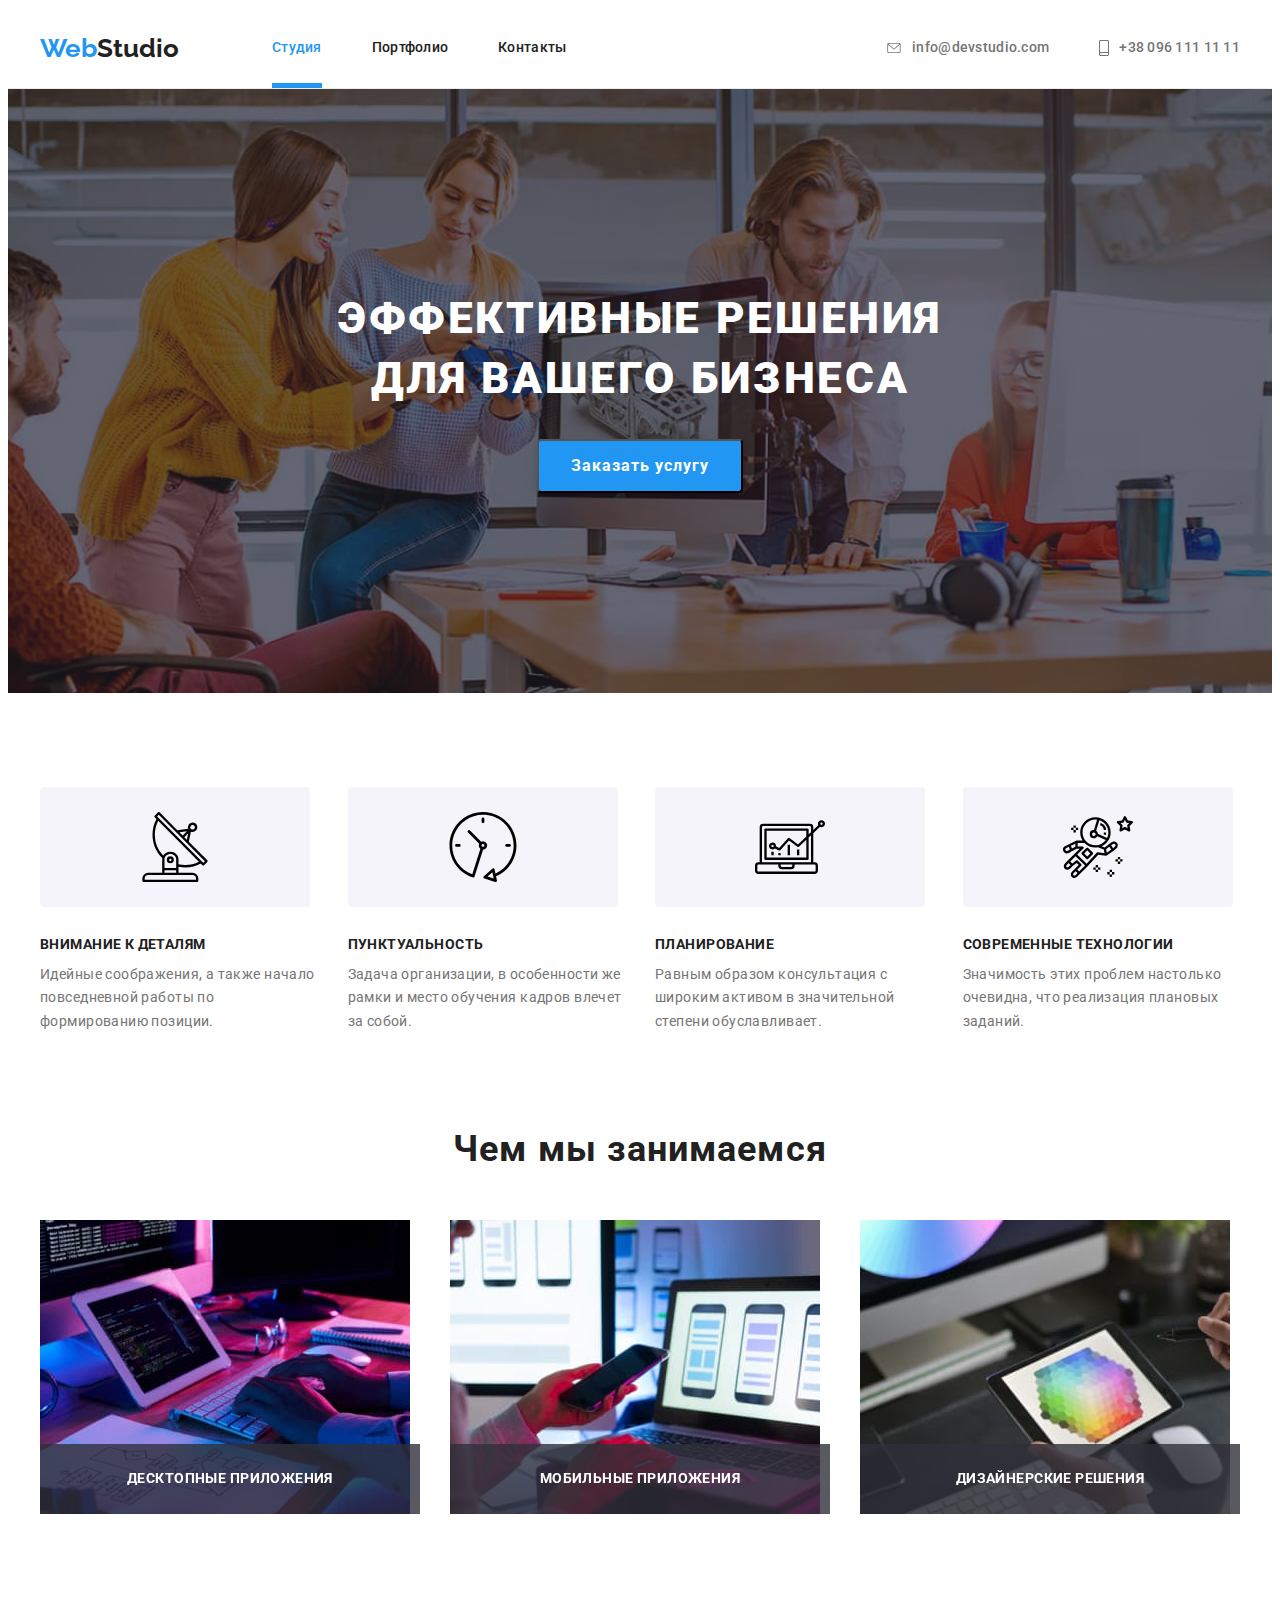
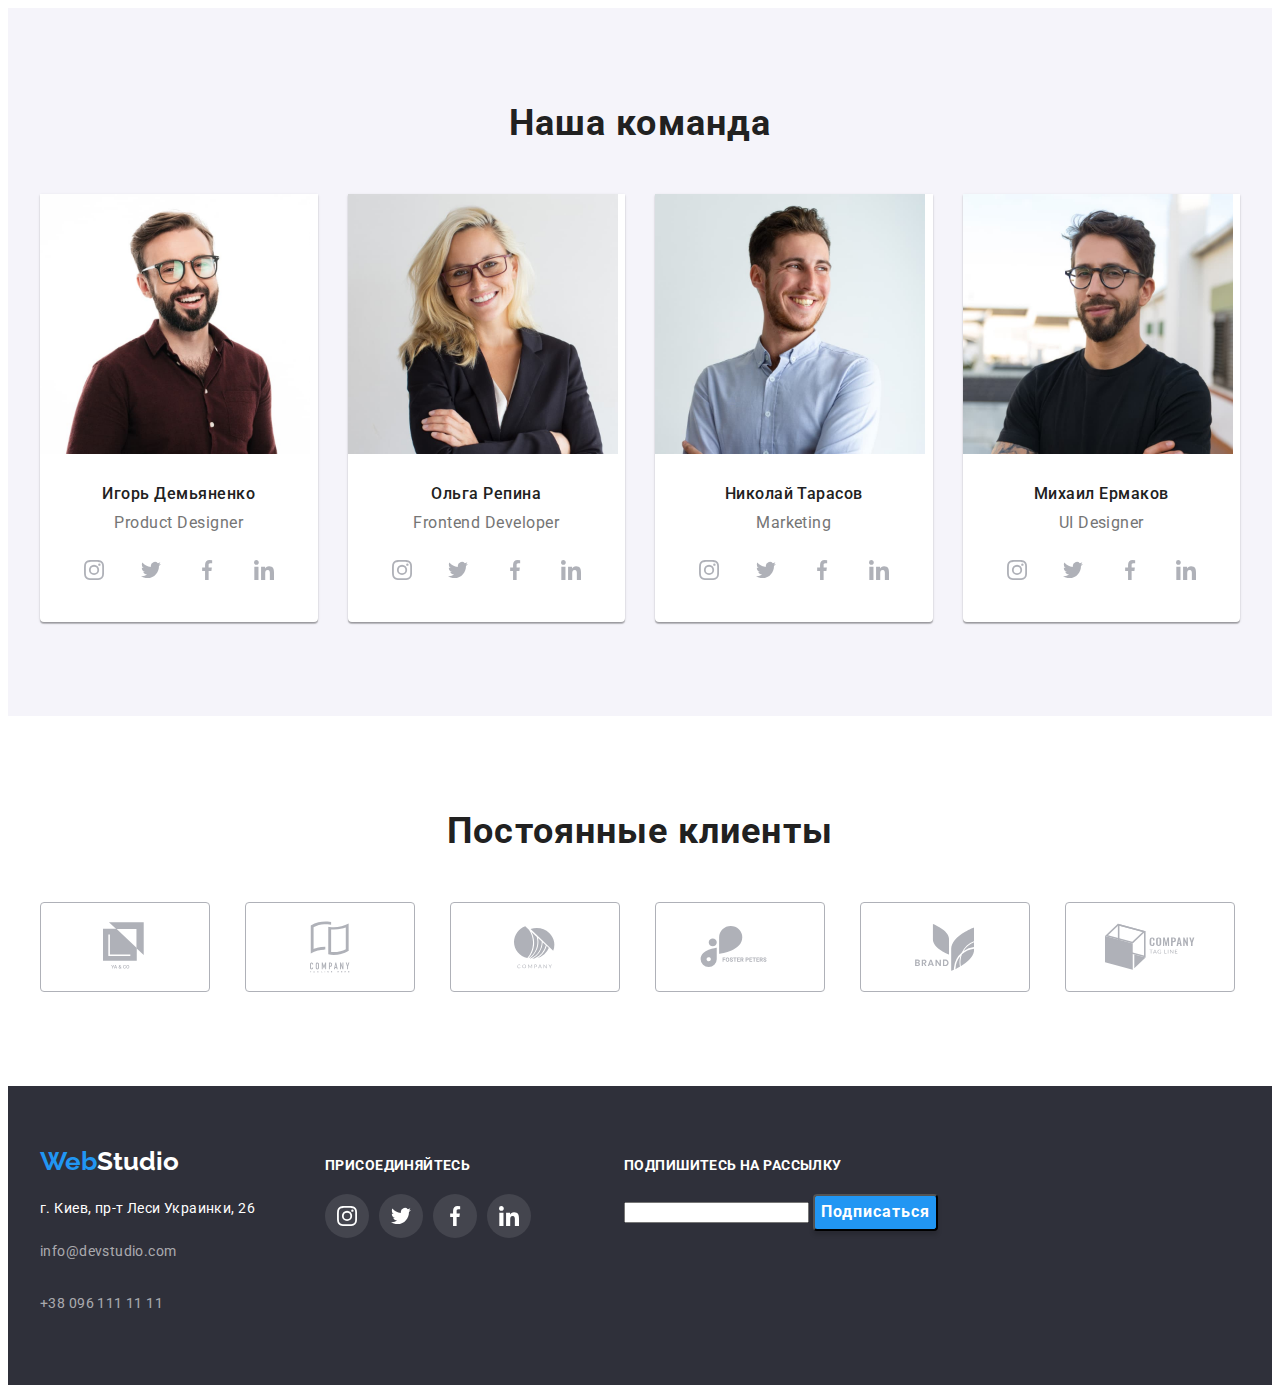
==== index.html @ 6670e193 "Добавлен спрайт с иконками в модал окно" ====
<!DOCTYPE html>
<html lang="ru">
<head>
    <meta charset="UTF-8">
    <meta http-equiv="X-UA-Compatible" content="IE=edge">
    <meta name="viewport" content="width=device-width, initial-scale=1.0">
    <title>WebStudio</title>
    <link rel="stylesheet" href="https://cdnjs.cloudflare.com/ajax/libs/modern-normalize/1.0.0/modern-normalize.min.css"
        integrity="sha512-ISS7cAi1PEhQ8jnbJpJZMd29NlhNj4AWYyLOSp2CE/CsHxTCu+r+t0D2yoJudVrd0/8fTVPUVDzY5Tvli75u/g=="
        crossorigin="anonymous" />
    <link rel="preconnect" href="https://fonts.gstatic.com">
    <link href="https://fonts.googleapis.com/css2?family=Oleo+Script&family=Raleway:wght@700&family=Roboto:wght@400;500;700;900&display=swap"
         rel="stylesheet">
    <link rel="stylesheet" href="./css/styles.css">
    
    <!-- Подключение анимации-->
    <link rel="stylesheet" href="https://cdnjs.cloudflare.com/ajax/libs/animate.css/4.1.1/animate.min.css" />
</head>
<body>
    <!--Это шапка страницы-->
    <header class="header">
        <div class="container">
            <nav class="navigation">
                <a class="link logo animate__tada" href="#">Web<span class="logo-studio-header logo">Studio </span></a>
                <ul class="list navigation-list" >
                    <li class="navigation-item"> <a class="link current navigation-links" href="#">Студия</a></li>
                    <li class="navigation-item"> <a class="link navigation-links" href="./portfolio.html">Портфолио</a></li>
                    <li class="navigation-item"> <a class="link navigation-links" href="#">Контакты</a></li>
                </ul>
            </nav>

            <ul class="list navigation-list header-contacts"> 
                <li class="navigation-item ">
                    <a class="link contact-links header-contacts-icon" href="info@devstudio.com">
                            <svg  width="16" height="10" class="contact-links-icon">
                                <use href="./images/symbol-defs.svg#envelope-1"></use>
                            </svg>
                                        
                            info@devstudio.com
                        </a>
                   
                </li>

                <li class="navigation-item">
                    <a class="link contact-links header-contacts-icon" href="tel:+380961111111">
                        <svg width="10" height="16" class="contact-links-icon">
                            <use href="./images/symbol-defs.svg#smartphone"></use>
                        </svg>

                         +38 096 111 11 11
                    </a>
                </li>
            </ul>
        </div>


    </header>

    <!-- Это основной уникальный контен данной страницы-->
    <main>
        <section class="hero-backgr">
            <div class="container">
                <h1 class="main-title">Эффективные решения для вашего бизнеса</h1>
                <button data-modal-open class="order-service-btm" type="button">Заказать услугу</button>
            </div>
        </section>

        <!-- Это модальное окно для кнопки "Заказать услугу". START-->
        
         <div class="backdrop is-hidden" data-modal>
             <div class="modal">
                     
                <button data-modal-close class="modal-close-btm" type="button">
                    <svg width="18" height="18" class="close-btm-svg">
                        <use href="./images/symbol-defs.svg#close-black-18dp"> </use>                      
                    </svg>
                </button>

                <b>Оставьте свои данные, мы вам перезвоним  </b>

                <form action="#" class="modal-form" autocomplete="off" >

                    <label for="user_name" class="modal-form-field">Имя
                        <input type="text" name="user_name" class="modal-form-input" id="user_name" minlength="3" required />
                            <svg width="18" height="18" class="modal-form-icon">
                                <use href="./images/symbol-defs.svg#icon-person-black-18dp"> </use>
                            </svg>
                    </label>

                    <label for="user_tel" class="modal-form-field">Телефон
                        <input type="tel" name="user_tel" class="modal-form-input" id="user_tel"    pattern="[0-9]{3}-[0-9]{3}-[0-9]{2}-[0-9]{2}" title="050-111-11-11" required />
                            <svg width="18" height="18" class="modal-form-icon">
                                <use href="./images/symbol-defs.svg#icon-phone-black-18dp"> </use>
                            </svg>
                    </label>

                    <label for="user_email" class="modal-form-field">Почта
                        <input type="email" name="user_email" class="modal-form-input" id="user_email" required />
                            <svg width="18" height="18" class="modal-form-icon">
                                <use href="./images/symbol-defs.svg#icon-email-black-18dp"> </use>
                            </svg>
                    </label>

                    <label for="user_comment" ">Комментарий</label>
                    <textarea name="user_comment" id="user_comment" rows="5" placeholder="Введите текст"></textarea>
                     
                    <label for="user_consent">Соглашаюсь с рассылкой и принимаю  <a href="#">Условия договора</a></label>
                    <input type="checkbox" name="user_consent" id="user_consent" value="" />

                    <button type="submit">Submit</button>
                </form>
                




             </div>
         </div>


        <!-- Это модальное окно для кнопки "Заказать услугу"/ END-->

        <!-- ADVANTAGES SECTION -->
        <section class="advantages-section">
            <!--Это логический заголовок секции, который не будет отображаться на странице, но нужен по семантике -->
            <h2 class="visually-hidden">Наши преимущества</h2> 
            <div class="container">
                <ul class="list advantages-list">
                    <li class="advantages-item">
                        <div class="advantages-svg-wrapper">
                            <svg width="70" height="70"> 
                                <use href="./images/symbol-defs.svg#antenna-1"> </use>
                            </svg>
                        </div>
                        
                        <h3 class="advantages-title">Внимание к деталям</h3>
                        <p class="advantages-description">Идейные соображения, а также начало повседневной работы по формированию
                            позиции.</p>
                    </li>
                    <li class="advantages-item">
                        <div class="advantages-svg-wrapper">
                            <svg width="70" height="70">
                                <use href="./images/symbol-defs.svg#clock-1"> </use>
                            </svg>
                        </div>
                        
                        <h3 class="advantages-title">Пунктуальность</h3>
                        <p class="advantages-description">Задача организации, в особенности же рамки и место обучения кадров влечет за
                            собой.</p>
                    </li>
                    <li class="advantages-item">
                        <div class="advantages-svg-wrapper">
                            <svg  width="70" height="70">
                                <use href="./images/symbol-defs.svg#diagram-1"> </use>
                             </svg>
                        </div>

                        <h3 class="advantages-title">Планирование</h3>
                        <p class="advantages-description">Равным образом консультация с широким активом в значительной степени
                            обуславливает.</p>
                    </li>
                    <li class="advantages-item">
                        <div class="advantages-svg-wrapper">
                            <svg width="70" height="70">
                                <use href="./images/symbol-defs.svg#astronaut-1"> </use>
                             </svg>
                        </div>

                        <h3 class="advantages-title">Современные технологии</h3>
                        <p class="advantages-description">Значимость этих проблем настолько очевидна, что реализация плановых заданий.
                        </p>
                    </li>
                </ul>
            </div>
        </section>

        <!-- SECTION: WHAT WE DO-->
        <section class="what-we-do-section">
            <div class="container">
              <h2 class="secondary-title">Чем мы занимаемся</h2>
                    <ul class="list what-we-do-list" >
                        <li class="what-we-do-item">
                            <img src="./images/what-we-do/img01.jpg" alt="Человек, печатающий код программы по блок-схеме" width="370" height="294">
                                <div class="what-we-do-title-wrapper">
                                    <p class="what-we-do-title">Десктопные приложения</p>
                                </div>
                            
                        </li>
                        <li class="what-we-do-item">
                            <img src="./images/what-we-do/img02.jpg" alt="Разработка мобильного приложения" width="370" height="294">
                                <div class="what-we-do-title-wrapper">
                                    <p class="what-we-do-title">Мобильные приложения</p>
                                </div>
                            
                        </li>
                        <li class="what-we-do-item">
                            <img src="./images/what-we-do/img03.jpg" alt="Человек, выбирающий цвета на планшете" width="370" height="294">
                                <div class="what-we-do-title-wrapper">
                                    <p class="what-we-do-title">Дизайнерские решения</p>
                                </div>
                            
                        </li>
                    </ul> 
            </div>         
        </section>

        <!-- SECTION: OUR TEAM  -->
        <section class="team-section-bkr section">
            <div class="container">
                <h2 class="secondary-title">Наша команда</h2>
                    <ul class="list team-list">
                        <li class="team-item-wrapper">
                            <img src="./images/our-team/demyanenko.jpg" alt="Игорь Демьяненко" width="270" height="260">
                            <div class="team-item">
                                <h3 class="team-title">Игорь Демьяненко</h3>
                                <p class="team-position">Product Designer</p>
                                <ul class="list social-list">
                                    <li>
                                        <a  href="#" class="link social-list-link">
                                            <svg class="social-list-icon">
                                                <use href="./images/symbol-defs.svg#instagram-2"> </use>
                                            </svg>
                                        </a>
                                    </li>

                                    <li>
                                        <a href="#" class="link social-list-link">
                                            <svg class="social-list-icon">
                                                <use href="./images/symbol-defs.svg#twitter-1"> </use>
                                            </svg>
                                        </a>
                                    </li>

                                    <li>
                                        <a href="#" class="link social-list-link">
                                            <svg class="social-list-icon">
                                                <use href="./images/symbol-defs.svg#facebook-1"> </use>
                                            </svg>
                                        </a>
                                    </li>

                                    <li>
                                        <a href="#" class="link social-list-link">
                                            <svg class="social-list-icon">
                                                <use href="./images/symbol-defs.svg#linkedin-1"> </use>
                                            </svg>
                                        </a>
                                    </li>                                             
                                </ul>                               
                            </div>
                        </li>

                        <li class="team-item-wrapper">
                            <img src="./images/our-team/repina.jpg" alt="Ольга Репина" width="270" height="260">
                            <div class="team-item">
                                <h3 class="team-title">Ольга Репина</h3>
                                <p class="team-position">Frontend Developer</p>
                                <ul class="list social-list">
                                    <li>
                                        <a href="#" class="link social-list-link">
                                            <svg class="social-list-icon">
                                                <use href="./images/symbol-defs.svg#instagram-2"> </use>
                                            </svg>
                                        </a>
                                    </li>
                                
                                    <li>
                                        <a href="#" class="link social-list-link">
                                            <svg class="social-list-icon">
                                                <use href="./images/symbol-defs.svg#twitter-1"> </use>
                                            </svg>
                                        </a>
                                    </li>
                                
                                    <li>
                                        <a href="#" class="link social-list-link">
                                            <svg class="social-list-icon">
                                                <use href="./images/symbol-defs.svg#facebook-1"> </use>
                                            </svg>
                                        </a>
                                    </li>
                                
                                    <li>
                                        <a href="#" class="link social-list-link">
                                            <svg class="social-list-icon">
                                                <use href="./images/symbol-defs.svg#linkedin-1"> </use>
                                            </svg>
                                        </a>
                                    </li>
                                </ul>
                            </div>
                        </li>

                        <li class="team-item-wrapper">
                            <img src="./images/our-team/tarasov.jpg" alt="Николай Тарасов" width="270" height="260">
                            <div class="team-item">
                                <h3 class="team-title">Николай Тарасов</h3>
                                <p class="team-position">Marketing</p>
                                <ul class="list social-list">
                                    <li>
                                        <a href="#" class="link social-list-link">
                                            <svg class="social-list-icon">
                                                <use href="./images/symbol-defs.svg#instagram-2"> </use>
                                            </svg>
                                        </a>
                                    </li>
                                
                                    <li>
                                        <a href="#" class="link social-list-link">
                                            <svg class="social-list-icon">
                                                <use href="./images/symbol-defs.svg#twitter-1"> </use>
                                            </svg>
                                        </a>
                                    </li>
                                
                                    <li>
                                        <a href="#" class="link social-list-link">
                                            <svg class="social-list-icon">
                                                <use href="./images/symbol-defs.svg#facebook-1"> </use>
                                            </svg>
                                        </a>
                                    </li>
                                
                                    <li>
                                        <a href="#" class="link social-list-link">
                                            <svg class="social-list-icon">
                                                <use href="./images/symbol-defs.svg#linkedin-1"> </use>
                                            </svg>
                                        </a>
                                    </li>
                                </ul>
                            </div>
                        </li>

                        <li class="team-item-wrapper">
                            <img src="./images/our-team/ermakov.jpg" alt="Михаил Ермаков" width="270" height="260">
                            <div class="team-item">
                                <h3 class="team-title">Михаил Ермаков</h3>
                                <p class="team-position">UI Designer</p>
                                <ul class="list social-list">
                                    <li>
                                        <a href="#" class="link social-list-link">
                                            <svg class="social-list-icon">
                                                <use href="./images/symbol-defs.svg#instagram-2"> </use>
                                            </svg>
                                        </a>
                                    </li>
                                
                                    <li>
                                        <a href="#" class="link social-list-link">
                                            <svg class="social-list-icon">
                                                <use href="./images/symbol-defs.svg#twitter-1"> </use>
                                            </svg>
                                        </a>
                                    </li>
                                
                                    <li>
                                        <a href="#" class="link social-list-link">
                                            <svg class="social-list-icon">
                                                <use href="./images/symbol-defs.svg#facebook-1"> </use>
                                            </svg>
                                        </a>
                                    </li>
                                
                                    <li>
                                        <a href="#" class="link social-list-link">
                                            <svg class="social-list-icon">
                                                <use href="./images/symbol-defs.svg#linkedin-1"> </use>
                                            </svg>
                                        </a>
                                    </li>
                                </ul>
                            </div>
                        </li>
                    </ul>
            </div>
        </section>

        <!-- SECTION: REGULAR CUSTOMERS -->
        <section class="regular-customers-section">
            <div class="container">
                <h2 class="secondary-title">Постоянные клиенты</h2>
         
                <ul class="list regular-customers-list">
                    <li class="customers-list-item">
                         <a href="#" class="link customers-link">
                            <svg width="45" height="50"class="customers-list-icon">
                                <use href="./images/symbol-defs.svg#logo-1"> </use>
                            </svg>
                        </a>
                     </li>

                    <li class="customers-list-item">
                         <a href="#" class="link customers-link">
                            <svg width="40" height="52" class="customers-list-icon">
                                <use href="./images/symbol-defs.svg#logo-2"> </use>
                            </svg>
                        </a>
                    </li>

                    <li class="customers-list-item">
                         <a href="#" class="link customers-link">
                            <svg width="41" height="43" class="customers-list-icon">
                                <use href="./images/symbol-defs.svg#logo-3"> </use>
                            </svg>
                        </a>
                    </li>

                    <li class="customers-list-item">
                         <a href="#" class="link customers-link">
                            <svg width="80" height="42" class="customers-list-icon">
                                <use href="./images/symbol-defs.svg#logo-4"> </use>
                            </svg>
                        </a>
                    </li>

                    <li class="customers-list-item">
                         <a href="#" class="link customers-link">
                            <svg width="59" height="47" class="customers-list-icon">
                                <use href="./images/symbol-defs.svg#logo-5"> </use>
                            </svg>
                        </a>
                    </li>

                    <li class="customers-list-item">
                         <a href="#" class="link customers-link" >
                            <svg  width="90" height="60" class="customers-list-icon" >
                                <use href="./images/symbol-defs.svg#logo-6"> </use>
                            </svg>
                        </a>
                    </li>                                    
                </ul>
            </div>
        </section>
   
    </main>

    <!--Это подвал страницы-->
    
    <footer>
        <div class="container footer-content">
            <div class="footer-content-item">
                <a class="link logo" href="#">Web<span class="logo-studio-footer logo">Studio</span></a>
                    <address class="address">
                        <ul class="list">
                            <li class="footer-item">
                                <p>г. Киев, пр-т Леси Украинки, 26 </p>
                            </li>
                            <li class="footer-item"> <a class="link footer-contacts" href="info@devstudio.com">info@devstudio.com</a>
                            </li>
                            <li class="footer-item"> <a class="link footer-contacts" href="tel:+380961111111">+38 096 111 11 11</a></li>
                        </ul>
                    </address>
            </div>
                
            <div class="footer-content-item">
                    <h2 class="join">присоединяйтесь</h2>

                    <ul class="list social-list  social-list social-list-footer">
                        <li class="soc-link-in-footer">
                            <a href="#" class="link social-list-link social-list-link-footer ">
                                <svg class="social-list-icon social-list-icon-footer">
                                    <use href="./images/symbol-defs.svg#instagram-2"> </use>
                                </svg>
                            </a>
                        </li>
                    
                        <li  class="soc-link-in-footer">
                            <a href="#" class="link social-list-link social-list-link-footer">
                                <svg class="social-list-icon social-list-icon-footer">
                                    <use href="./images/symbol-defs.svg#twitter-1"> </use>
                                </svg>
                            </a>
                        </li>
                    
                        <li class="soc-link-in-footer">
                            <a href="#" class="link social-list-link social-list-link-footer ">
                                <svg class="social-list-icon social-list-icon-footer">
                                    <use href="./images/symbol-defs.svg#facebook-1"> </use>
                                </svg>
                            </a>
                        </li>
                    
                        <li class="soc-link-in-footer">
                            <a href="#" class="link social-list-link social-list-link-footer ">
                                <svg class="social-list-icon social-list-icon-footer">
                                    <use href="./images/symbol-defs.svg#linkedin-1"> </use>
                                </svg>
                            </a>
                        </li>
                    </ul>
            </div>

            <!--<button class="subscribe-btm" type="button">Маркетинг</button>-->

            <div class="mailing">
                <b class="join">Подпишитесь на рассылку</b>
                <form action="#" autocomplete="off">
                    <input>
                    <button class="subscribe-btm" type="submit">Подписаться</button>

                </form>
    

            </div>
            
        </div>
        
    </footer>
                
    
    <script src="./js/modal.js"></script>
</body>
</html>
---- css/styles.css ----
/* ============= RESET STYLES ============= */

h1,
h2,
h3,
h4,
h5,
h6,
p {
  margin: 0;
}

ul,
ol {
  margin: 0;
  padding: 0;
}

img {
  display: block;
  max-width: 100%;
}

.link {
  text-decoration: none;
}

.list {
  list-style: none;
}

/* ============= END RESET STYLES ============= */

:root {
  --main-font: "Roboto", sans-serif;
  --secondary-font: "Raleway", sans-serif;
  /*--third-font: "Oleo Script", cursive;*/
  --header-color: #212121;
  --content-color: #757575;
  --accent-color: #2196f3;
  --white-color: #ffffff;
  --silver-backgr: #f5f4fa;
  --dark-backgr: #2f303a;
  --btm-hover: #188ce8;
  --header-line: #ececec;
  --work-card-border: #eeeeee;
  --padding-value: 94px;
  --hero-bkg-color: #c4c4c4;
  --social-link-color: #afb1b8;
}

body {
  font-family: var(--main-font);
  /*background: #e5e5e5;*/
  color: var(--content-color);
}

header {
  background: var(--white-color);
  border-bottom: 1px solid var(--header-line);
}

/*  Это патерн для крытия логических заголовков */
.visually-hidden {
  position: absolute !important;
  clip: rect(1px 1px 1px 1px); /* IE6, IE7 */
  clip: rect(1px, 1px, 1px, 1px);
  padding: 0 !important;
  border: 0 !important;
  height: 1px !important;
  width: 1px !important;
  overflow: hidden;
}

/* ============= COMPONENTS ============= */
.container {
  width: 1200px;
  margin: 0 auto;
  padding-left: 15px;
  padding-right: 15px;
}

.section {
  padding-top: var(--padding-value);
  padding-bottom: var(--padding-value);
}

/* ============= END COMPONENTS ============= */

/* ============= HEADER ============= */
.header {
  display: flex;
  align-items: center;
}

.header .container {
  display: flex;
  align-items: center;
}

.navigation {
  display: flex;
  align-items: center;
}

.navigation-list {
  display: flex;
  align-items: center;
  margin-left: 93px;
}

.logo {
  font-family: var(--secondary-font);
  font-weight: 700;
  font-size: 26px;
  line-height: 1.19;
  color: var(--accent-color);

  transition: color 250ms cubic-bezier(0.4, 0, 0.2, 1);

  animation-duration: 3000ms;
}

/* НЕ ЗНАЮ НУЖНЫ ЛИ ЭТИ ЭФФЕКТЫ НА ЛОГОТИПЕ, НО НА ВСЯКИЙ СЛУЧАЙ СДЕЛАЛ. ПРИМЕНЯЕТСЯ И В ШАПКЕ И В ФУТЕРЕ*/
.logo:hover,
.logo:focus {
  color: var(--accent-color);
}

.logo-studio-header {
  color: var(--header-color);
}

.logo-studio-footer {
  color: var(--white-color);
}

.navigation-item:not(:last-child) {
  margin-right: 50px;
}

.navigation-links {
  font-weight: 500;
  font-size: 14px;
  line-height: 1.14;
  letter-spacing: 0.02em;
  color: var(--header-color);

  display: block;
  padding-top: 32px;
  padding-bottom: 32px;

  transition: color 250ms cubic-bezier(0.4, 0, 0.2, 1);
}

.navigation-links:hover,
.navigation-links:focus {
  color: var(--accent-color);
}
/* Это пример дочернего селектора (пример для себя)
/*.navigation-links > .current*/

.current {
  position: relative;
  color: var(--accent-color);
  font-size: 66;
}

.current::after {
  content: "";

  position: absolute;
  left: 0;
  bottom: 0;

  display: block;
  width: 100%;
  height: 5px;
  background-color: var(--accent-color);

  /*display: none; */
}

.header-contacts {
  margin-left: auto;
}

.header .header-contacts {
  display: flex;
  align-items: center;
}

.contact-links {
  font-weight: 500;
  font-size: 14px;
  line-height: 1.14;
  letter-spacing: 0.02em;
  color: var(--content-color);

  display: inline-flex;
  align-items: center;
  padding-top: 32px;
  padding-bottom: 32px;

  transition: color 250ms cubic-bezier(0.4, 0, 0.2, 1);
}

.contact-links-icon {
  fill: currentColor;
  margin-right: 10px;
}

.header-contacts-icon svg:hover,
.header-contacts-icon svg:focus,
.contact-links:hover,
.contact-links:focus {
  fill: var(--accent-color);
  color: var(--accent-color);
}

.current {
  color: var(--accent-color);
}

/* ============= END HEADER ============= */

.hero-backgr {
  background: var(--dark-backgr);

  max-width: 1600px;
  margin-right: auto;
  margin-left: auto;

  background-image: linear-gradient(
      to right,
      rgba(47, 48, 58, 0.4),
      rgba(47, 48, 58, 0.4)
    ),
    url("../images/hero-studio-bkg.jpg");

  background-repeat: no-repeat;
  background-size: cover;
  background-position: center;
  background-color: var(--hero-bkg-color);

  text-align: center;
  padding-top: 200px;
  padding-bottom: 200px;
}

.main-title {
  font-weight: 900;
  font-size: 44px;
  line-height: 1.36;
  letter-spacing: 0.06em;
  text-transform: uppercase;

  color: var(--white-color);

  width: 700px;
  margin: 0 auto;
  margin-bottom: 30px;
}

.order-service-btm {
  font-family: inherit;
  font-weight: 700;
  font-size: 16px;
  line-height: 1.88;
  letter-spacing: 0.06em;

  color: var(--white-color);
  background: var(--accent-color);
  box-shadow: 0px 4px 4px rgba(0, 0, 0, 0.15);
  border-radius: 4px;

  margin: 0 auto;
  padding: 10px 32px;

  transition: background 250ms cubic-bezier(0.4, 0, 0.2, 1);
}

.order-service-btm:hover,
.order-service-btm:focus {
  color: var(--white-color);
  background: var(--btm-hover);
}

.backdrop {
  position: fixed;
  top: 0;
  left: 0;
  width: 100%;
  height: 100%;
  background: rgba(0, 0, 0, 0.2);

  opacity: 1;

  transform: opacity 250ms cubic-bezier(0.4, 0, 0.2, 1);
}

.backdrop.is-hidden {
  opacity: 0;
  pointer-events: none;
  /*transform: translate(-10%, -10%);*/
}

.backdrop.is-hidden .modal {
  transform: translate(-50%, -50%) scale(0.1);
}

.modal {
  position: absolute;
  top: 50%;
  left: 50%;

  width: 528px;
  height: 581px;

  padding: 40px;

  background: var(--white-color);
  box-shadow: 0px 1px 3px rgba(0, 0, 0, 0.12), 0px 1px 1px rgba(0, 0, 0, 0.14),
    0px 2px 1px rgba(0, 0, 0, 0.2);
  border-radius: 4px;

  transform: translate(-50%, -50%) scale(1) rotateZ(360deg);
  transition: transform 250ms cubic-bezier(0.4, 0, 0.2, 1);
}

.modal-close-btm {
  position: absolute;
  top: 8px;
  right: 8px;
  width: 30px;
  height: 30px;

  background: var(--white-color);
  border: 1px solid rgba(0, 0, 0, 0.1);
  border-radius: 50%;

  cursor: pointer;
}

.close-btm-svg {
  display: flex;
  justify-content: center;
  align-items: center;
  fill: var(--header-color);
}

.modal-form {
  display: flex;
  flex-direction: column;
}

.modal-form-field {
  position: relative;
}

.modal-form-input {
  display: block;
  width: 100%;

  padding-left: 42px;

  border: 1px solid rgba(33, 33, 33, 0.2);
  box-sizing: border-box;
  border-radius: 4px;
}

.modal-form-icon {
  position: absolute;
  top: 0;
  left: 0;
}

/* =============  STUDIO. ADVANTAGES SECTION  ============= */

.advantages-section {
  padding-top: var(--padding-value);
  padding-bottom: var(--padding-value);
}
.advantages-list {
  display: flex;
  /* padding-top: var(--padding-value);
  padding-bottom: var(--padding-value);*/
  margin-left: -30px;
}

.advantages-item {
  flex-basis: calc(100% / 4 - 30px);
  margin-left: 30px;
}

.advantages-svg-wrapper {
  display: flex;
  justify-content: center;
  align-items: center;

  width: 270px;
  height: 120px;
  margin-bottom: 30px;

  background: var(--silver-backgr);
  border-radius: 4px;
}

.advantages-title {
  font-weight: 700;
  font-size: 14px;
  line-height: 1.14;
  letter-spacing: 0.03em;
  text-transform: uppercase;
  color: var(--header-color);
  margin-bottom: 10px;
}

.advantages-description {
  font-size: 14px;
  line-height: 1.7;
  letter-spacing: 0.03em;
}

/* ============= END  STUDIO. ADVANTAGES SECTION ============= */

/* =============  STUDIO. SECTION: WHAT WE DO  ============= */

.secondary-title {
  font-weight: 700;
  font-size: 36px;
  line-height: 1.17;
  text-align: center;
  letter-spacing: 0.03em;
  color: var(--header-color);

  margin-bottom: 50px;
}

.what-we-do-section {
  padding-bottom: var(--padding-value);
}

.what-we-do-list {
  display: flex;
  margin-left: -30px;

  /*z-index: 1;*/
}

.what-we-do-item {
  position: relative;

  flex-basis: calc(100% / 3 - 30px);
  margin-left: 30px;
}

.what-we-do-title-wrapper {
  position: absolute;
  bottom: 0;

  display: flex;
  align-items: center;
  justify-content: center;

  width: 100%;
  /*width: 370px;*/
  height: 70px;

  background: rgba(47, 48, 58, 0.8);
}

.what-we-do-title {
  font-weight: 700;
  font-size: 14px;
  line-height: 1.14;
  text-align: center;
  letter-spacing: 0.03em;
  text-transform: uppercase;

  color: var(--white-color);
}

/* =============  STUDIO. END SECTION: WHAT WE DO  ============= */

/* =============  STUDIO. SECTION: OUR TEAM  ============= */

.team-section-bkr {
  background: var(--silver-backgr);
}

.team-list {
  display: flex;
  margin-left: -30px;
}

.team-list > li {
  background: var(--white-color);
}

.team-item-wrapper {
  flex-basis: calc(100% / 4 - 30px);
  margin-left: 30px;

  box-shadow: 0px 1px 3px rgba(0, 0, 0, 0.12), 0px 1px 1px rgba(0, 0, 0, 0.14),
    0px 2px 1px rgba(0, 0, 0, 0.2);
  border-radius: 0px 0px 4px 4px;
}

.team-item {
  padding-top: 30px;
  padding-bottom: 30px;
  padding-right: 32px;
  padding-left: 32px;
}

.team-title {
  font-weight: 500;
  font-size: 16px;
  line-height: 1.19;
  text-align: center;
  letter-spacing: 0.03em;
  color: var(--header-color);
  margin-bottom: 10px;
}

.team-position {
  font-size: 16px;
  line-height: 1.19;
  text-align: center;
  letter-spacing: 0.03em;
  margin-bottom: 16px;
}

.social-list {
  display: flex;
  align-items: center;
  justify-content: space-between;
}

.social-list-link {
  display: flex;
  justify-content: center;
  width: 44px;
  height: 44px;
  border-radius: 50%;
  background-color: transparent;
  align-items: center;

  transition: background-color 250ms cubic-bezier(0.4, 0, 0.2, 1);
}

.social-list-link:hover,
.social-list-link:focus {
  background-color: var(--accent-color);
}

.social-list-icon {
  width: 20px;
  height: 20px;
  fill: var(--content-color);
  fill: var(--social-link-color);

  transition: fill 250ms cubic-bezier(0.4, 0, 0.2, 1);
}

.social-list-link:hover .social-list-icon,
.social-list-link:focus .social-list-icon {
  fill: var(--white-color);
}

/* ============= STUDIO. END SECTION: OUR TEAM ============= */

.regular-customers-section {
  padding-top: var(--padding-value);
  padding-bottom: var(--padding-value);
}

.regular-customers-list {
  display: flex;
  margin-left: -30px;
}

.customers-link {
  display: flex;
  justify-content: center;
  align-items: center;
  width: 170px;
  height: 90px;

  border: 1px solid var(--social-link-color);
  box-sizing: border-box;
  border-radius: 4px;

  transition: border-color 250ms cubic-bezier(0.4, 0, 0.2, 1);
}

.customers-list-icon {
  fill: var(--social-link-color);
  transition: fill 250ms cubic-bezier(0.4, 0, 0.2, 1);
}

.customers-link:hover,
.customers-link:focus {
  border-color: var(--accent-color);
}

.customers-link:hover .customers-list-icon,
.customers-link:focus .customers-list-icon {
  fill: var(--accent-color);
}

.customers-list-item {
  box-sizing: border-box;
  flex-basis: calc(100% / 6 - 30px);
  margin-left: 30px;
}

/* ============= STUDIO. SECTION: REGULAR CUSTOMERS  ============= */

/* =============  STUDIO. END SECTION: REGULAR CUSTOMERS  ============= */

/* ============= FOOTER ============= */
footer {
  background: var(--dark-backgr);
  padding-top: 60px;
  padding-bottom: 60px;
}

.footer-content {
  display: flex;
  align-items: baseline;
}

/* !!! Это пример седектора-соседа (коммент для себя) */
.footer-content-item + .footer-content-item {
  margin-left: 70px;
}

.address {
  font-style: normal;
  font-size: 14px;
  line-height: 1.71;
  letter-spacing: 0.03em;
  color: var(--white-color);
  margin-top: 20px;
}

.footer-item:not(:last-child) {
  margin-bottom: 10px;
}

.footer-contacts {
  font-size: 14px;
  line-height: 1.71;
  letter-spacing: 0.03em;
  color: rgba(255, 255, 255, 0.6);

  display: block;
  padding-top: 9px;
  padding-bottom: 9px;

  transition: color 250ms cubic-bezier(0.4, 0, 0.2, 1);
}

.footer-contacts:hover,
.footer-contacts:focus {
  color: var(--accent-color);
}

.social-links {
  display: flex;
}

.join {
  display: block;
  font-weight: 700;
  font-size: 14px;
  line-height: 1.14;
  letter-spacing: 0.03em;
  text-transform: uppercase;
  margin-bottom: 20px;

  color: var(--white-color);
}

.social-list-link-footer {
  background: rgba(255, 255, 255, 0.1);
}

.social-list-footer {
  margin-left: -10px;
}

.social-list-link-footer {
  box-sizing: border-box;
  flex-basis: calc(100% / 4 - 10px);
  /*fill: var(--white-color);*/
  /*margin-left: 10px;*/
}

.social-list-icon-footer {
  fill: var(--white-color);
}

.soc-link-in-footer {
  margin-left: 10px;
}

.mailing {
  margin-left: 93px;
}

.subscribe-btm {
  font-family: inherit;
  font-weight: 700;
  font-size: 16px;
  line-height: 1.88;
  letter-spacing: 0.06em;

  color: var(--white-color);
  background: var(--accent-color);
  box-shadow: 0px 4px 4px rgba(0, 0, 0, 0.15);
  border-radius: 4px;

  transition: background 250ms cubic-bezier(0.4, 0, 0.2, 1);
}
/* ============= END FOOTER ============= */

/* ============= PORTFOLIO. SECTION OUR WORKS ============= */
.list-works-btm {
  display: flex;
  justify-content: center;
  margin-bottom: 50px;
}

.works-btm-item:not(:last-child) {
  margin-right: 8px;
}

.filter-btm {
  font-family: inherit;
  font-weight: 500;
  font-size: 16px;
  line-height: 1.62;
  text-align: center;
  letter-spacing: 0.03em;

  color: var(--header-color);
  background: var(--silver-backgr);

  border-radius: 4px;

  display: block;
  padding-top: 6px;
  padding-right: 22px;
  padding-bottom: 6px;
  padding-left: 22px;

  transition: color 250ms cubic-bezier(0.4, 0, 0.2, 1),
    background 250ms cubic-bezier(0.4, 0, 0.2, 1),
    box-shadow 250ms cubic-bezier(0.4, 0, 0.2, 1);
}

.filter-btm:hover,
.filter-btm:focus {
  color: var(--white-color);
  background: var(--accent-color);
  box-shadow: 0px 3px 1px rgba(0, 0, 0, 0.1), 0px 1px 2px rgba(0, 0, 0, 0.08),
    0px 2px 2px rgba(0, 0, 0, 0.12);
}

.work-card-list {
  display: flex;
  flex-wrap: wrap;
  margin-top: -30px;
  margin-left: -30px;
}

.work-card-list > li {
  background: var(--white-color);
}

.work-card {
  box-sizing: border-box;
  flex-basis: calc(100% / 3 - 30px);
  margin-top: 30px;
  margin-left: 30px;
}

.works-overlay-wrapper {
  position: relative;
  overflow: hidden;
}

.works-overlay-description {
  position: absolute;
  top: 0;
  left: 0;
  height: 100%;
  background: rgba(33, 150, 243, 0.9);

  font-weight: 400;
  font-size: 18px;
  line-height: 1.6;
  letter-spacing: 0.03em;
  color: var(--white-color);

  padding: 63px 24px;
  /*overflow: scroll;*/
  transform: translateY(100%);

  transition: transform 250ms cubic-bezier(0.4, 0, 0.2, 1);
}

.works-overlay-link-wrapper:hover .works-overlay-description,
.works-overlay-link-wrapper:focus .works-overlay-description {
  transform: translateY(0%);
}

.work-card:hover,
.work-card:focus {
  box-shadow: 0px 1px 1px rgba(0, 0, 0, 0.12), 0px 4px 4px rgba(0, 0, 0, 0.06),
    1px 4px 6px rgba(0, 0, 0, 0.16);
}

.work-card-content {
  border: 1px solid var(--work-card-border);
  border-top: none;
  padding: 20px 24px;
}

.works-title {
  font-weight: 700;
  font-size: 18px;
  line-height: 2;
  letter-spacing: 0.06em;
  color: var(--header-color);

  margin-bottom: 4px;
}

.works-description {
  font-size: 18px;
  line-height: 2;
  letter-spacing: 0.06em;
  color: var(--content-color);
}

/* ============= TND  PORTFOLIO. SECTION OUR WORKS ============= */
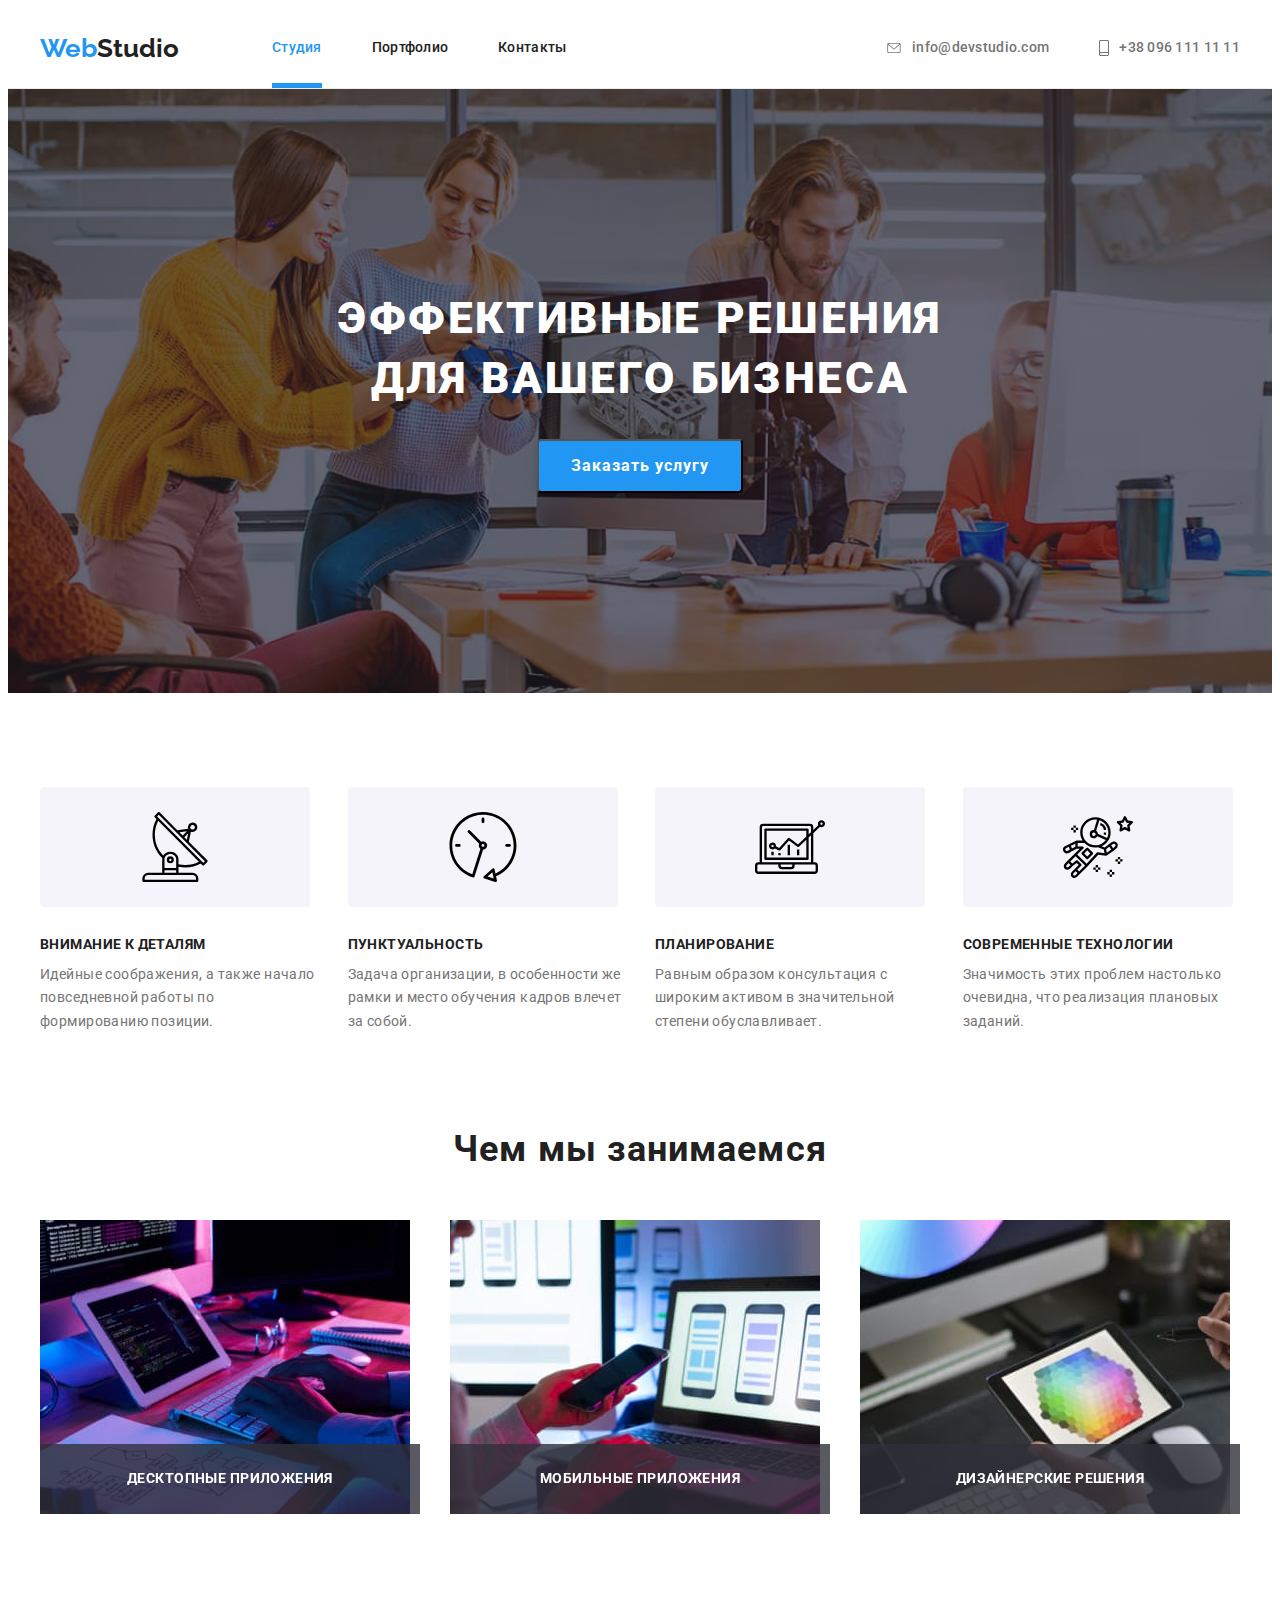
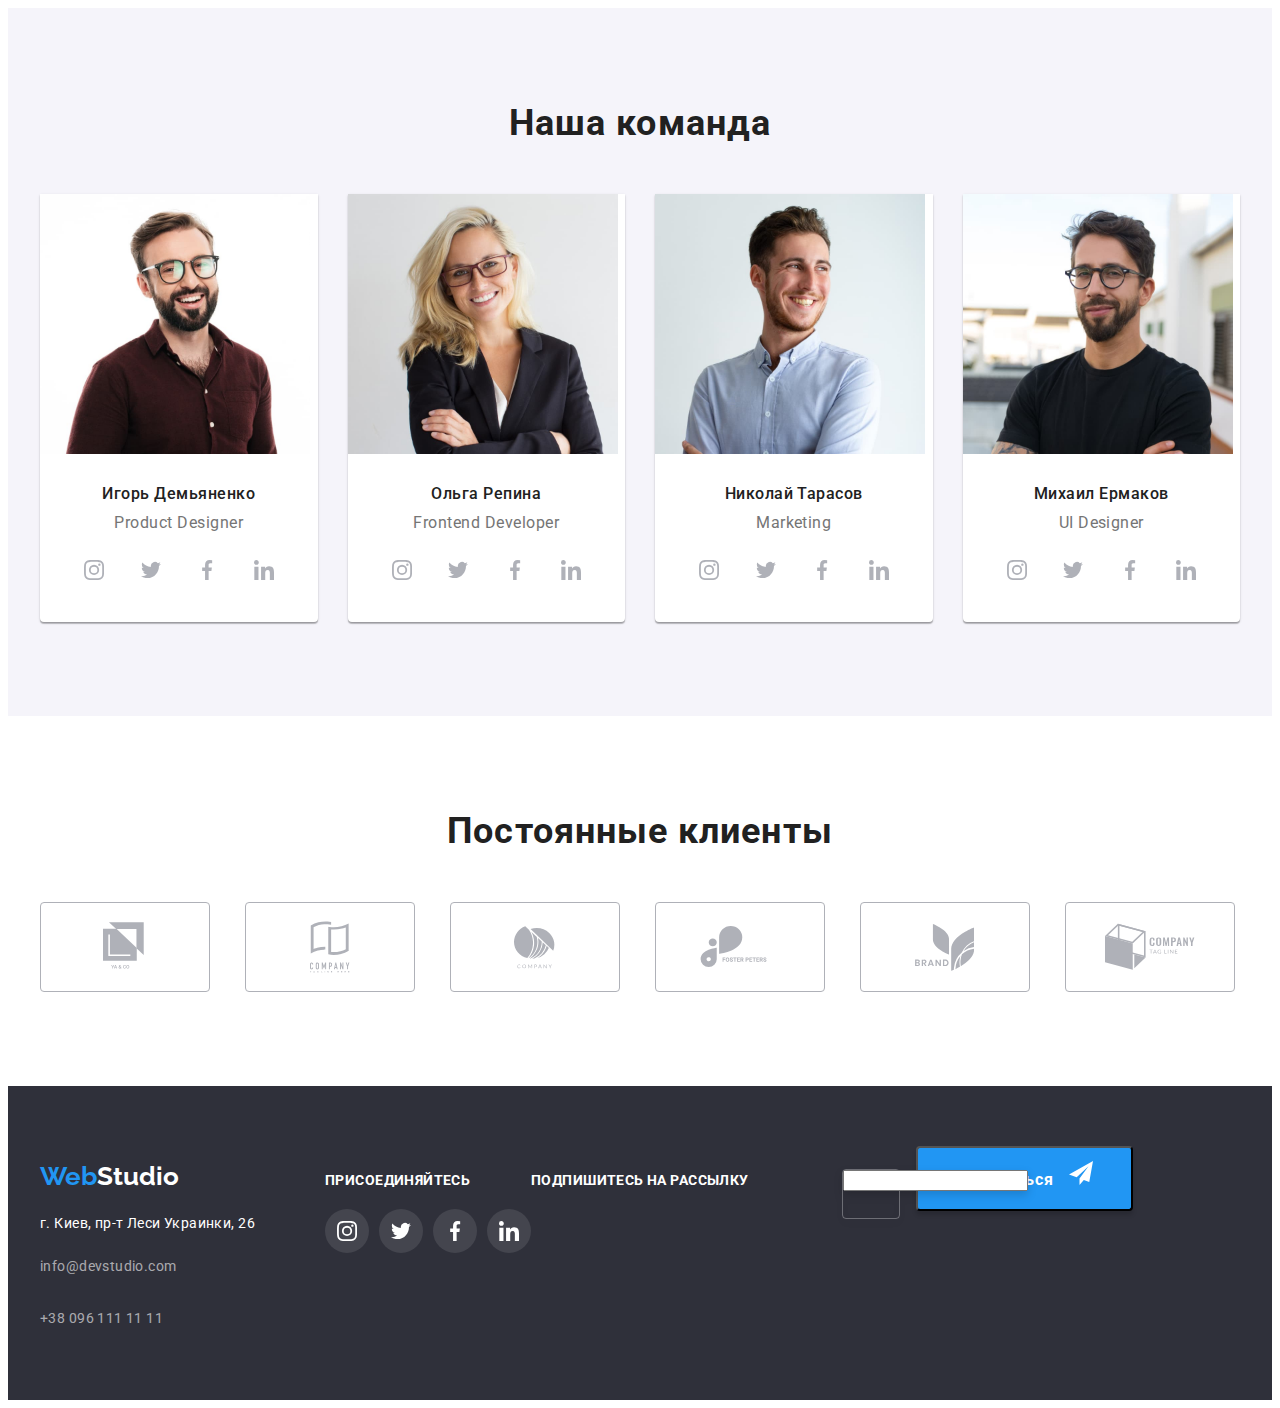
==== commit 96beb7c4: "промежуточный вариант футера с ошибкими" ====
--- a/index.html
+++ b/index.html
@@ -76,38 +76,47 @@
                     </svg>
                 </button>
 
-                <b>Оставьте свои данные, мы вам перезвоним  </b>
+                <b>Оставьте свои данные, мы вам перезвоним</b>
 
                 <form action="#" class="modal-form" autocomplete="off" >
 
-                    <label for="user_name" class="modal-form-field">Имя
-                        <input type="text" name="user_name" class="modal-form-input" id="user_name" minlength="3" required />
+                    <label for="user-name" class="modal-form-field">Имя
+                        <span class="modal-form-input-wrapper">
+                            <input type="text" name="user-name" class="modal-form-input" id="user-name" minlength="3" required />
                             <svg width="18" height="18" class="modal-form-icon">
                                 <use href="./images/symbol-defs.svg#icon-person-black-18dp"> </use>
                             </svg>
+                        </span>
+                        
                     </label>
 
                     <label for="user_tel" class="modal-form-field">Телефон
-                        <input type="tel" name="user_tel" class="modal-form-input" id="user_tel"    pattern="[0-9]{3}-[0-9]{3}-[0-9]{2}-[0-9]{2}" title="050-111-11-11" required />
+                        <span class="modal-form-input-wrapper">
+                            <input type="tel" name="user-tel" class="modal-form-input" id="user-tel"    pattern="[0-9]{3}-[0-9]{3}-[0-9]{2}-[0-9]{2}" title="050-111-11-11" required />
                             <svg width="18" height="18" class="modal-form-icon">
                                 <use href="./images/symbol-defs.svg#icon-phone-black-18dp"> </use>
                             </svg>
+                        </span>
                     </label>
 
-                    <label for="user_email" class="modal-form-field">Почта
-                        <input type="email" name="user_email" class="modal-form-input" id="user_email" required />
+                    <label for="user-email" class="modal-form-field">Почта
+                        <span  class="modal-form-input-wrapper">
+                            <input type="email" name="user-email" class="modal-form-input" id="user-email" required />
                             <svg width="18" height="18" class="modal-form-icon">
                                 <use href="./images/symbol-defs.svg#icon-email-black-18dp"> </use>
                             </svg>
+                        </span>
                     </label>
 
-                    <label for="user_comment" ">Комментарий</label>
-                    <textarea name="user_comment" id="user_comment" rows="5" placeholder="Введите текст"></textarea>
-                     
-                    <label for="user_consent">Соглашаюсь с рассылкой и принимаю  <a href="#">Условия договора</a></label>
-                    <input type="checkbox" name="user_consent" id="user_consent" value="" />
-
-                    <button type="submit">Submit</button>
+                    <label>Комментарий
+                    <textarea name="user-comment" class="modal-form-message"  rows="5" placeholder="Введите текст"></textarea>
+                    </label>
+
+                    <input type="checkbox" class="modal-form-consent visually-hidden "  name="user-consent" id="user-consent" value="" >
+                    <label for="user-consent" class="modal-form-check-desck">Соглашаюсь с рассылкой и принимаю  <a href="#">Условия договора</a></label>
+                   
+
+                   <button type="submit" class="modal-submit-btm">Отправить</button>
                 </form>
                 
 
@@ -492,12 +501,18 @@
             </div>
 
             <!--<button class="subscribe-btm" type="button">Маркетинг</button>-->
-
+            <b class="join">Подпишитесь на рассылку</b>
             <div class="mailing">
-                <b class="join">Подпишитесь на рассылку</b>
+                
                 <form action="#" autocomplete="off">
-                    <input>
-                    <button class="subscribe-btm" type="submit">Подписаться</button>
+                    <lable for="user-mail-in-footer" class="mail-form-footer-wrapper">
+                        <input type="email" name="user-mail-in-footer"  id="user_mail-in-footer" >
+                    </lable>
+                    <button class="subscribe-btm" type="submit">Подписаться
+                        <svg width="24" height="24" class="contact-links-icon">
+                            <use href="./images/symbol-defs.svg#icon-send"></use>
+                        </svg>
+                    </button>
 
                 </form>
     
--- a/css/styles.css
+++ b/css/styles.css
@@ -355,12 +355,19 @@
 }
 
 .modal-form-field {
+  /*position: relative;*/
+}
+
+.modal-form-input-wrapper {
   position: relative;
+  display: block;
+  margin-top: 4px;
 }
 
 .modal-form-input {
   display: block;
   width: 100%;
+  height: 40px;
 
   padding-left: 42px;
 
@@ -369,10 +376,107 @@
   border-radius: 4px;
 }
 
+.modal-form-input:focus {
+  outline: none;
+  border-color: var(--accent-color);
+}
+
 .modal-form-icon {
   position: absolute;
-  top: 0;
-  left: 0;
+  top: 50%;
+  left: 15px;
+  transform: translateY(-50%);
+}
+
+.modal-form-input:focus + .modal-form-icon {
+  fill: var(--accent-color);
+}
+
+.modal-form-message {
+  width: 100%;
+  height: 120px;
+  padding: 12px 16px;
+
+  border: 1px solid rgba(33, 33, 33, 0.2);
+  box-sizing: border-box;
+  border-radius: 4px;
+
+  resize: none;
+  transition: border-color 250ms cubic-bezier(0.4, 0, 0.2, 1);
+}
+
+.modal-form-message::placeholder {
+  font-family: inherit;
+  font-size: 12px;
+  line-height: 1.17;
+  letter-spacing: 0.01em;
+
+  color: rgba(117, 117, 117, 0.5);
+}
+
+.modal-form-message:focus {
+  outline: none;
+  border-color: var(--accent-color);
+}
+
+.modal-form-check-desck {
+  display: flex;
+  align-items: center;
+  font-family: inherit;
+  font-size: 14px;
+  line-height: 1.7px;
+
+  letter-spacing: 0.03em;
+
+  color: var(--content-color);
+}
+
+.modal-form-check-desck::before {
+  display: block;
+  content: "";
+  width: 16px;
+  height: 15px;
+  border: 1px solid var(--header-color);
+  margin-right: 8px;
+}
+
+.modal-form-consent:checked + .modal-form-check-desck::before {
+  background-color: var(--accent-color);
+  background-image: url("../images/checkmark-1.svg");
+  background-repeat: no-repeat;
+  background-position: center;
+  border-color: var(--accent-color);
+}
+
+.modal-form-consent:focus + .modal-form-check-desck::before {
+  border: 1px solid var(--accent-color);
+}
+
+.modal-submit-btm {
+  font-family: inherit;
+  font-weight: 700;
+  font-size: 16px;
+  line-height: 1.76;
+  letter-spacing: 0.06em;
+  align-self: center;
+
+  /*width: 200px;
+  height: 50px;*/
+  /*margin: 0 auto;*/
+
+  padding: 10px 50px;
+
+  color: var(--white-color);
+  background: var(--accent-color);
+  box-shadow: 0px 4px 4px rgba(0, 0, 0, 0.15);
+  border-radius: 4px;
+
+  transition: background 250ms cubic-bezier(0.4, 0, 0.2, 1);
+}
+
+.modal-submit-btm:hover,
+.modal-submit-btm:focus {
+  background: var(--btm-hover);
 }
 
 /* =============  STUDIO. ADVANTAGES SECTION  ============= */
@@ -708,22 +812,45 @@
 }
 
 .mailing {
+  display: flex;
   margin-left: 93px;
 }
 
+.mail-form-footer-wrapper {
+  display: inline-block;
+  width: 58px;
+  height: 50px;
+
+  border: 1px solid rgba(255, 255, 255, 0.3);
+  box-sizing: border-box;
+  filter: drop-shadow(0px 4px 4px rgba(0, 0, 0, 0.15));
+  border-radius: 4px;
+
+  margin-right: 12px;
+}
+
 .subscribe-btm {
+  /*display: inline-flex;*/
+  align-items: center;
+
   font-family: inherit;
   font-weight: 700;
   font-size: 16px;
   line-height: 1.88;
   letter-spacing: 0.06em;
 
+  padding: 13px 28px;
+
   color: var(--white-color);
   background: var(--accent-color);
   box-shadow: 0px 4px 4px rgba(0, 0, 0, 0.15);
   border-radius: 4px;
 
   transition: background 250ms cubic-bezier(0.4, 0, 0.2, 1);
+}
+
+.subscribe-btm svg {
+  margin-left: 10px;
 }
 /* ============= END FOOTER ============= */
 
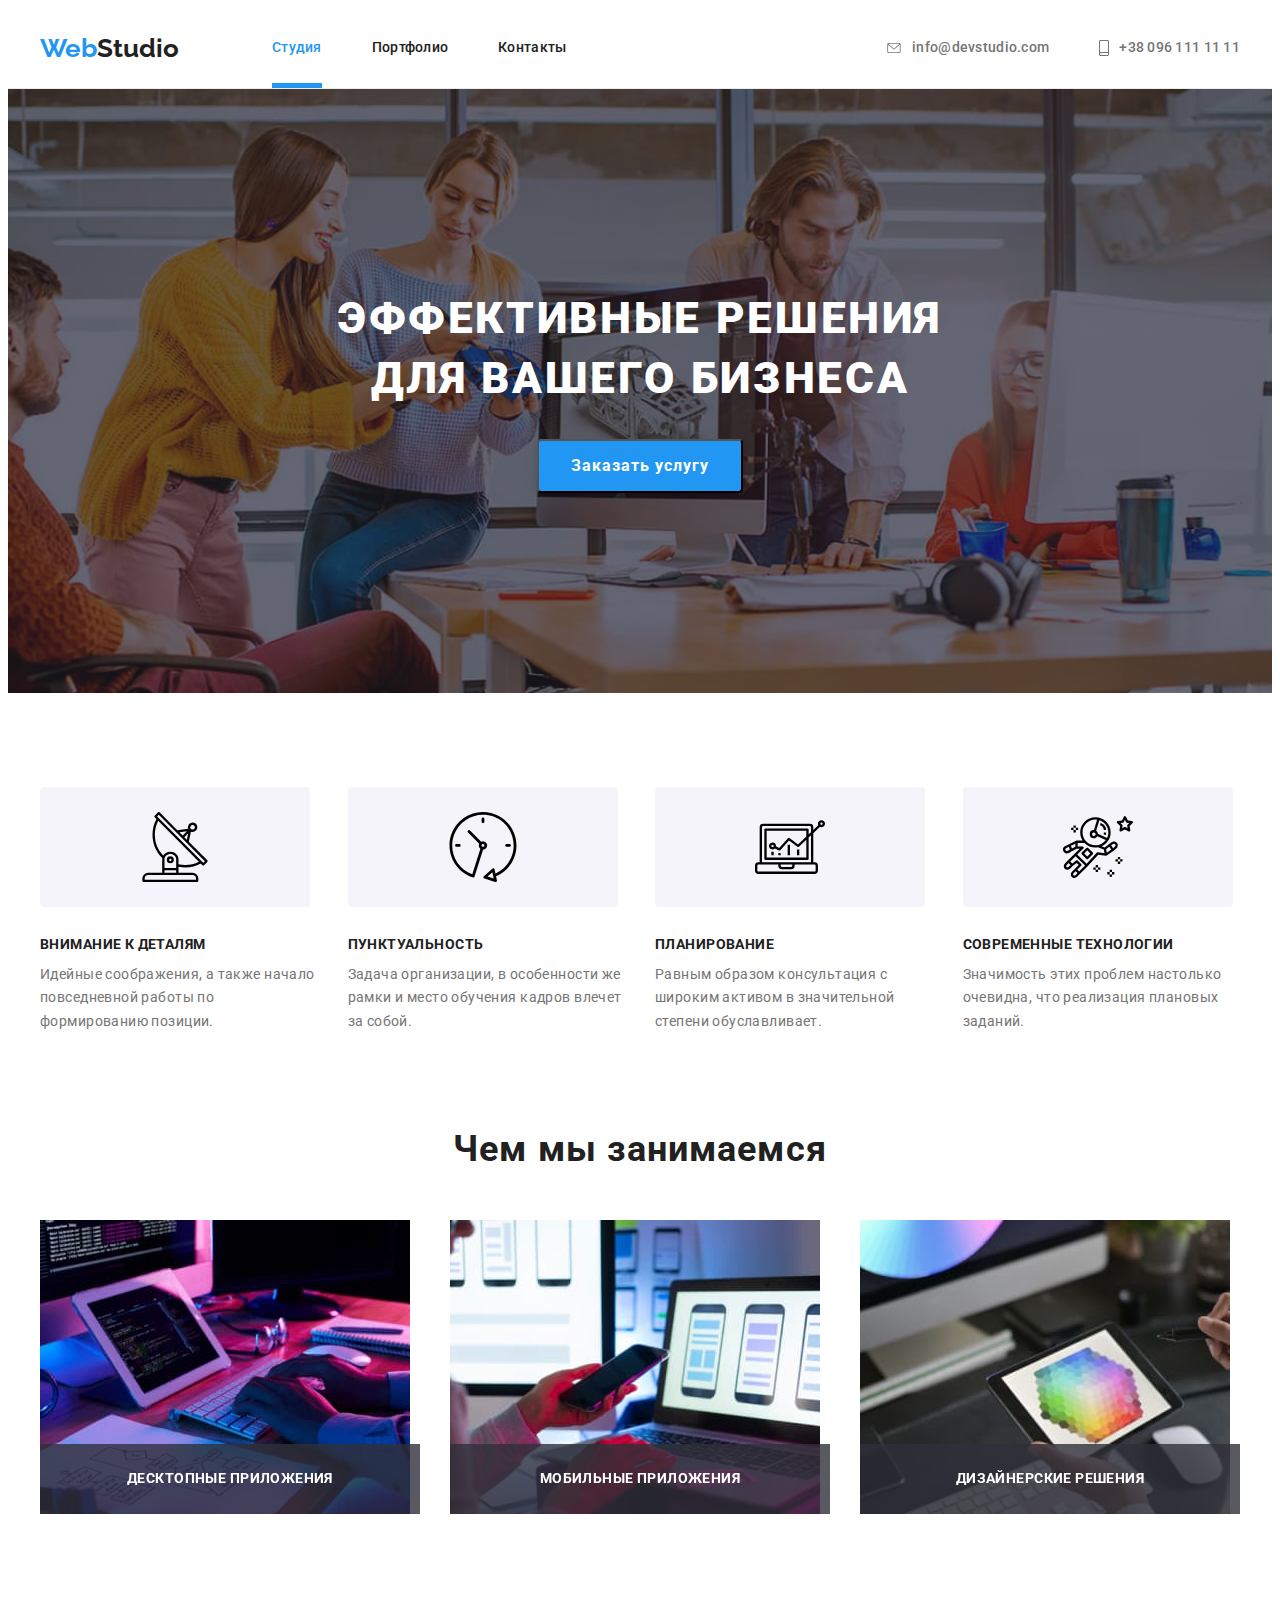
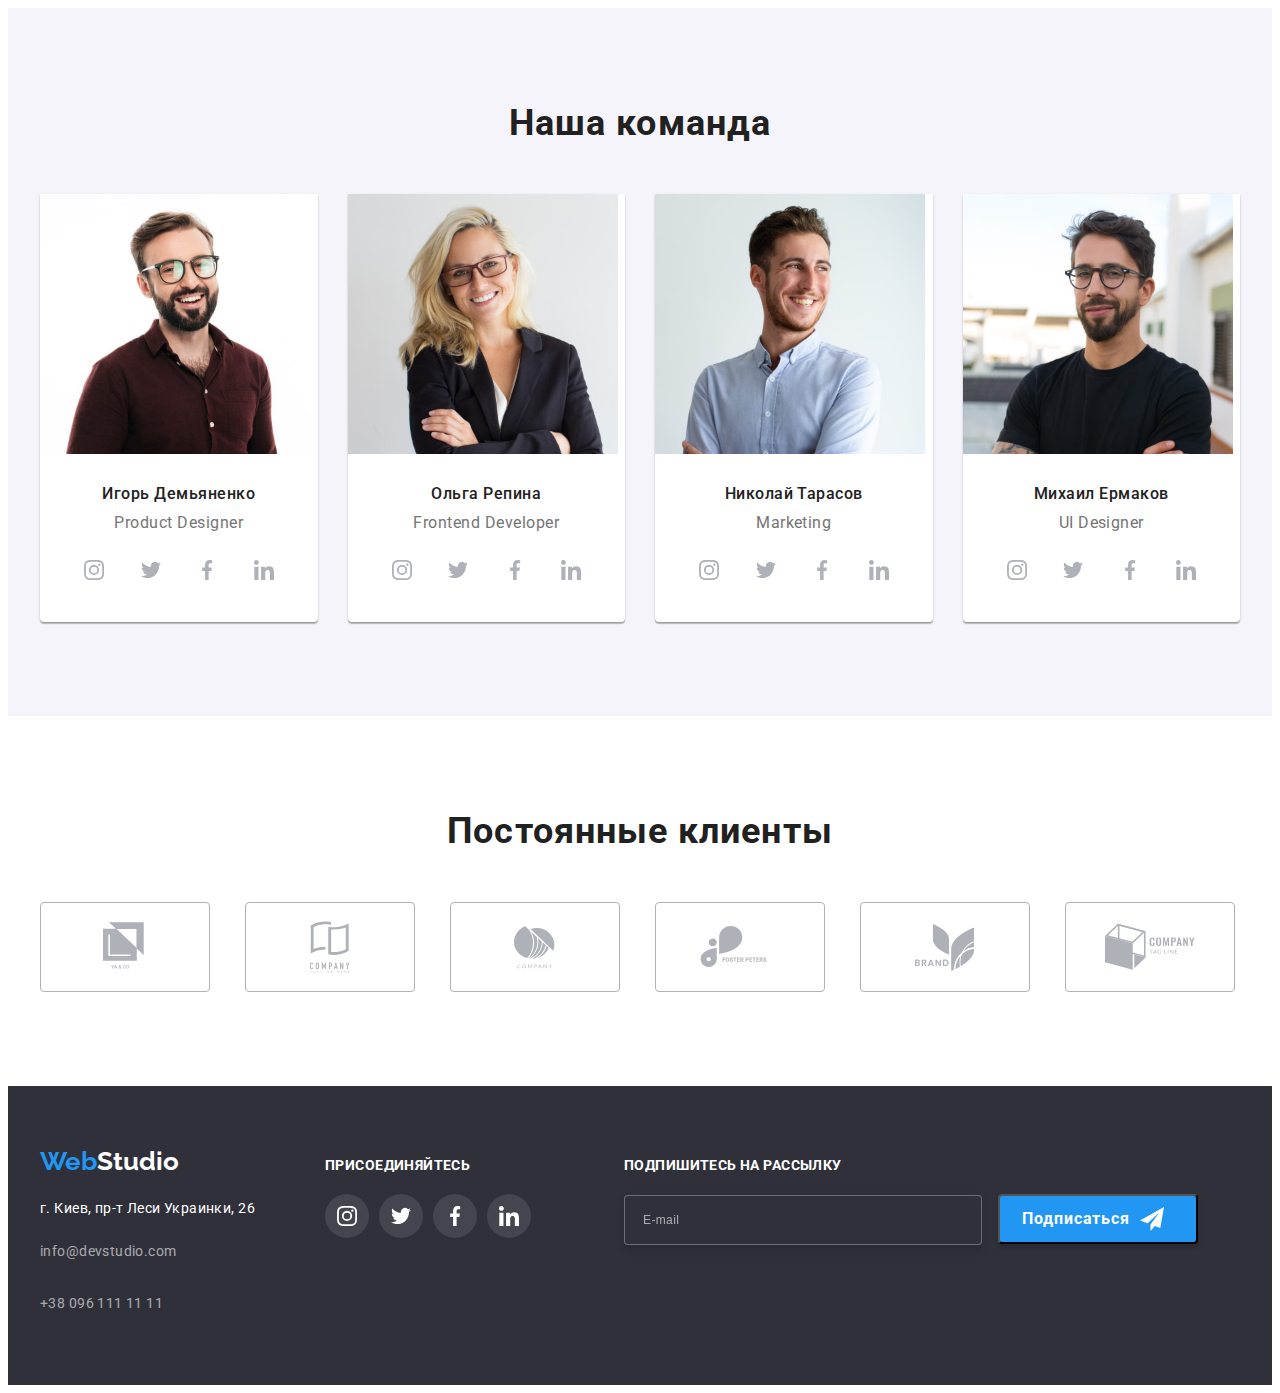
==== commit 9892d2fd: "Исправил разметку и стилизацию в футере" ====
--- a/index.html
+++ b/index.html
@@ -500,8 +500,39 @@
                     </ul>
             </div>
 
+            <div class="mailing">
+                <b class="join">Подпишитесь на рассылку</b>
+                    <span class="footer-email-wrapper" >
+                        <form action="#" autocomplete="off">
+                            <lable for="user-mail-in-footer"></lable>
+                                <input class="email-input-footer" type="email" name="user-mail-in-footer" id="user_mail-in-footer" placeholder="E-mail">
+                            
+                            <button class="subscribe-btm" type="submit">Подписаться
+                                <svg width="24" height="24" class="contact-links-icon">
+                                    <use href="./images/symbol-defs.svg#icon-send"></use>
+                                </svg>
+                            </button>
+
+                        </form>
+                        
+
+                       <!-- <button class="subscribe-btm" type="submit">Подписаться
+                            <svg width="24" height="24" class="contact-links-icon">
+                                <use href="./images/symbol-defs.svg#icon-send"></use>
+                            </svg>
+                        </button>
+                    -->
+
+
+
+
+                    </span>
+
+                
+            </div>
+
             <!--<button class="subscribe-btm" type="button">Маркетинг</button>-->
-            <b class="join">Подпишитесь на рассылку</b>
+          <!--  <b class="join">Подпишитесь на рассылку</b>
             <div class="mailing">
                 
                 <form action="#" autocomplete="off">
@@ -515,7 +546,7 @@
                     </button>
 
                 </form>
-    
+            -->
 
             </div>
             
--- a/css/styles.css
+++ b/css/styles.css
@@ -776,6 +776,34 @@
   display: flex;
 }
 
+.social-list-link-footer {
+  background: rgba(255, 255, 255, 0.1);
+}
+
+.social-list-footer {
+  margin-left: -10px;
+}
+
+.social-list-link-footer {
+  box-sizing: border-box;
+  flex-basis: calc(100% / 4 - 10px);
+  /*fill: var(--white-color);*/
+  /*margin-left: 10px;*/
+}
+
+.social-list-icon-footer {
+  fill: var(--white-color);
+}
+
+.soc-link-in-footer {
+  margin-left: 10px;
+}
+
+.mailing {
+  /*display: flex;*/
+  margin-left: 93px;
+}
+
 .join {
   display: block;
   font-weight: 700;
@@ -788,38 +816,15 @@
   color: var(--white-color);
 }
 
-.social-list-link-footer {
-  background: rgba(255, 255, 255, 0.1);
-}
-
-.social-list-footer {
-  margin-left: -10px;
-}
-
-.social-list-link-footer {
-  box-sizing: border-box;
-  flex-basis: calc(100% / 4 - 10px);
-  /*fill: var(--white-color);*/
-  /*margin-left: 10px;*/
-}
-
-.social-list-icon-footer {
-  fill: var(--white-color);
-}
-
-.soc-link-in-footer {
-  margin-left: 10px;
-}
-
-.mailing {
-  display: flex;
-  margin-left: 93px;
-}
-
-.mail-form-footer-wrapper {
-  display: inline-block;
-  width: 58px;
+.footer-email-wrapper {
+  display: flex;
+}
+
+.email-input-footer {
+  width: 358px;
   height: 50px;
+
+  background: #2f303a;
 
   border: 1px solid rgba(255, 255, 255, 0.3);
   box-sizing: border-box;
@@ -829,8 +834,19 @@
   margin-right: 12px;
 }
 
+.email-input-footer::placeholder {
+  font-family: inherit;
+  font-size: 12px;
+  line-height: 1.25;
+  letter-spacing: 0.03em;
+  padding: 15px 16px;
+
+  color: rgba(255, 255, 255, 0.6);
+}
+
 .subscribe-btm {
-  /*display: inline-flex;*/
+  display: inline-flex;
+  justify-content: center;
   align-items: center;
 
   font-family: inherit;
@@ -839,7 +855,11 @@
   line-height: 1.88;
   letter-spacing: 0.06em;
 
-  padding: 13px 28px;
+  width: 200px;
+  height: 50px;
+  /* padding: 10px 28px;
+  padding-left: 28px;
+  padding-right: 28px;*/
 
   color: var(--white-color);
   background: var(--accent-color);
